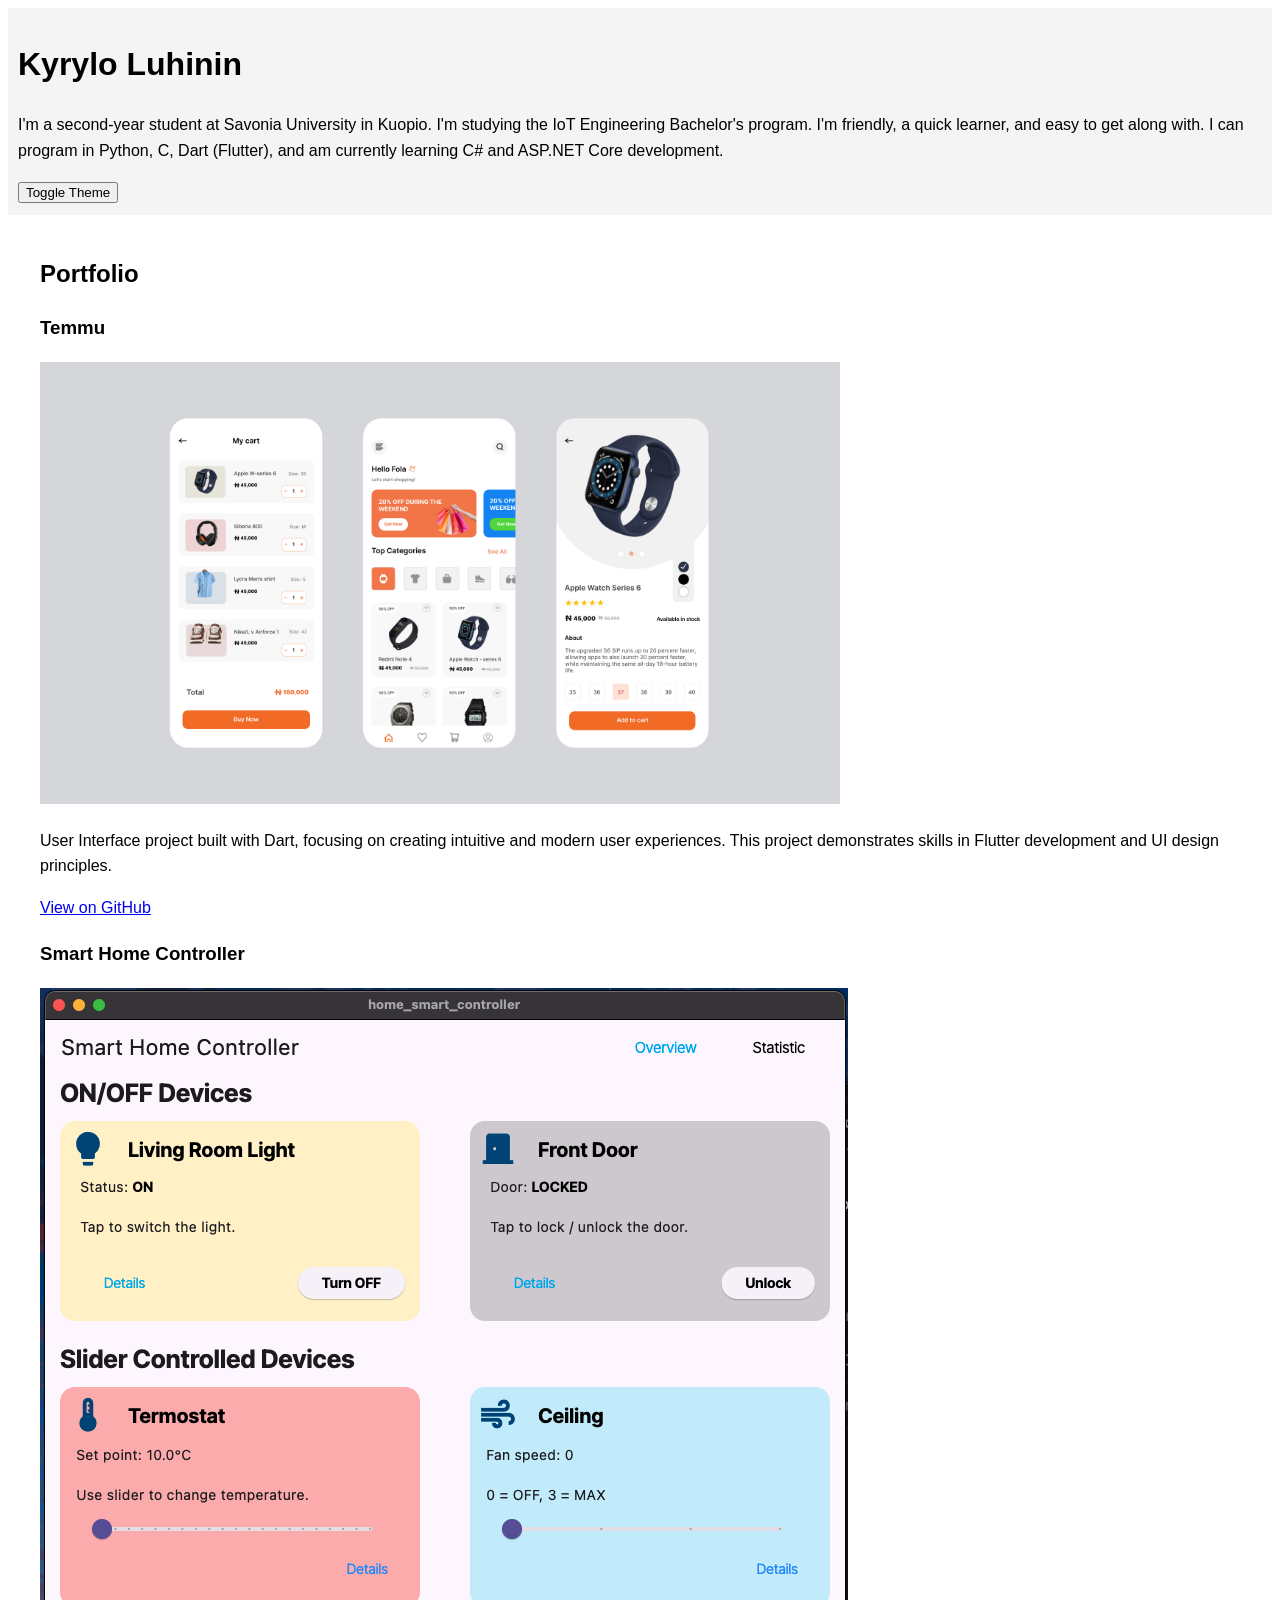
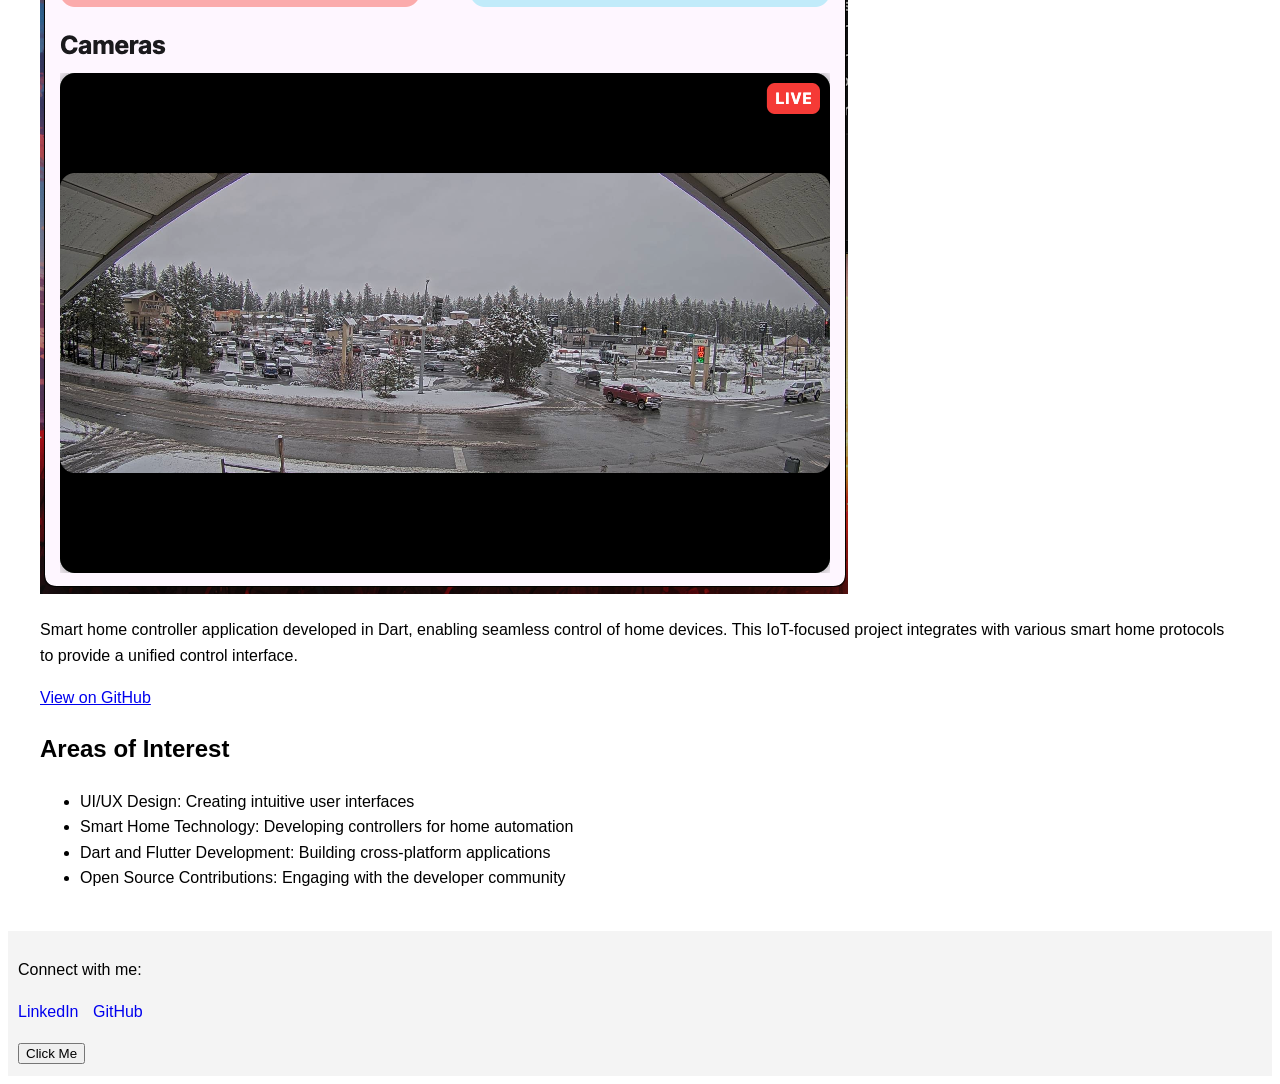
==== index.html @ d1cd28cd "Add initial CSS styles and a new image asset - Created a new style.css file with basic typography, s" ====
<!DOCTYPE html>
<html lang="en">
<head>
    <meta charset="UTF-8">
    <meta name="viewport" content="width=device-width, initial-scale=1.0">
    <title>Kyrylo Luhinin - Portfolio</title>
    <link rel="stylesheet" href="style.css">
</head>
<body>
    <header>
        <h1>Kyrylo Luhinin</h1>
        <p>I'm a second-year student at Savonia University in Kuopio. I'm studying the IoT Engineering
Bachelor's program. I'm friendly, a quick learner, and easy to get along with. I can program in Python,
C, Dart (Flutter), and am currently learning C# and ASP.NET Core development.</p>
        <button id="theme-toggle">Toggle Theme</button>
    </header>
    <main id="main">
        <section id="portfolio">
            <h2>Portfolio</h2>
            <article>
                <h3>Temmu</h3>
                <img src="temmu.png" alt="Screenshot of the Temmu user interface project" width="800">
                <p>User Interface project built with Dart, focusing on creating intuitive and modern user experiences. This project demonstrates skills in Flutter development and UI design principles.</p>
                <p><a href="https://github.com/TetRex/Temmu">View on GitHub</a></p>
            </article>
            <article>
                <h3>Smart Home Controller</h3>
                <img src="smart-home.png" alt="Screenshot of the Smart Home Controller application">
                <p>Smart home controller application developed in Dart, enabling seamless control of home devices. This IoT-focused project integrates with various smart home protocols to provide a unified control interface.</p>
                <p><a href="https://github.com/TetRex/Smart-Home-Controller">View on GitHub</a></p>
            </article>
        </section>
        <section id="interests">
            <h2>Areas of Interest</h2>
            <ul>
                <li>UI/UX Design: Creating intuitive user interfaces</li>
                <li>Smart Home Technology: Developing controllers for home automation</li>
                <li>Dart and Flutter Development: Building cross-platform applications</li>
                <li>Open Source Contributions: Engaging with the developer community</li>
            </ul>
        </section>
    </main>
    <footer>
        <p>Connect with me:</p>
        <ul>
            <li><a href="https://www.linkedin.com/in/kyrylo-luhinin-64a70b353">LinkedIn</a></li>
            <li><a href="https://github.com/TetRex">GitHub</a></li>
        </ul>
        <button id="click-counter">Click Me</button>
    </footer>
    <script src="script.js"></script>
</body>
</html></content>
---- style.css ----
/* CSS Basics */

/* Typography */
body {
    font-family: Arial, sans-serif;
    line-height: 1.6;
}

h1 {
    font-size: 2em;
}

h2 {
    font-size: 1.5em;
}

/* Spacing */
main {
    padding: 20px;
}

section {
    margin: 20px 0;
}

/* Header & Footer styling */
header, footer {
    background-color: #f4f4f4;
    padding: 10px;
}

/* Navigation styling */
footer ul {
    list-style: none;
    padding: 0;
}

footer li {
    display: inline;
    margin-right: 10px;
}

footer a {
    text-decoration: none;
}

footer a:hover {
    text-decoration: underline;
}

/* Responsive images */
img {
    max-width: 100%;
    height: auto;
}

/* Basic layout constraint */
main {
    max-width: 1200px;
    margin: 0 auto;
}

/* Dark theme */
body.dark {
    background-color: #333;
    color: #fff;
}

body.dark header,
body.dark footer {
    background-color: #222;
}
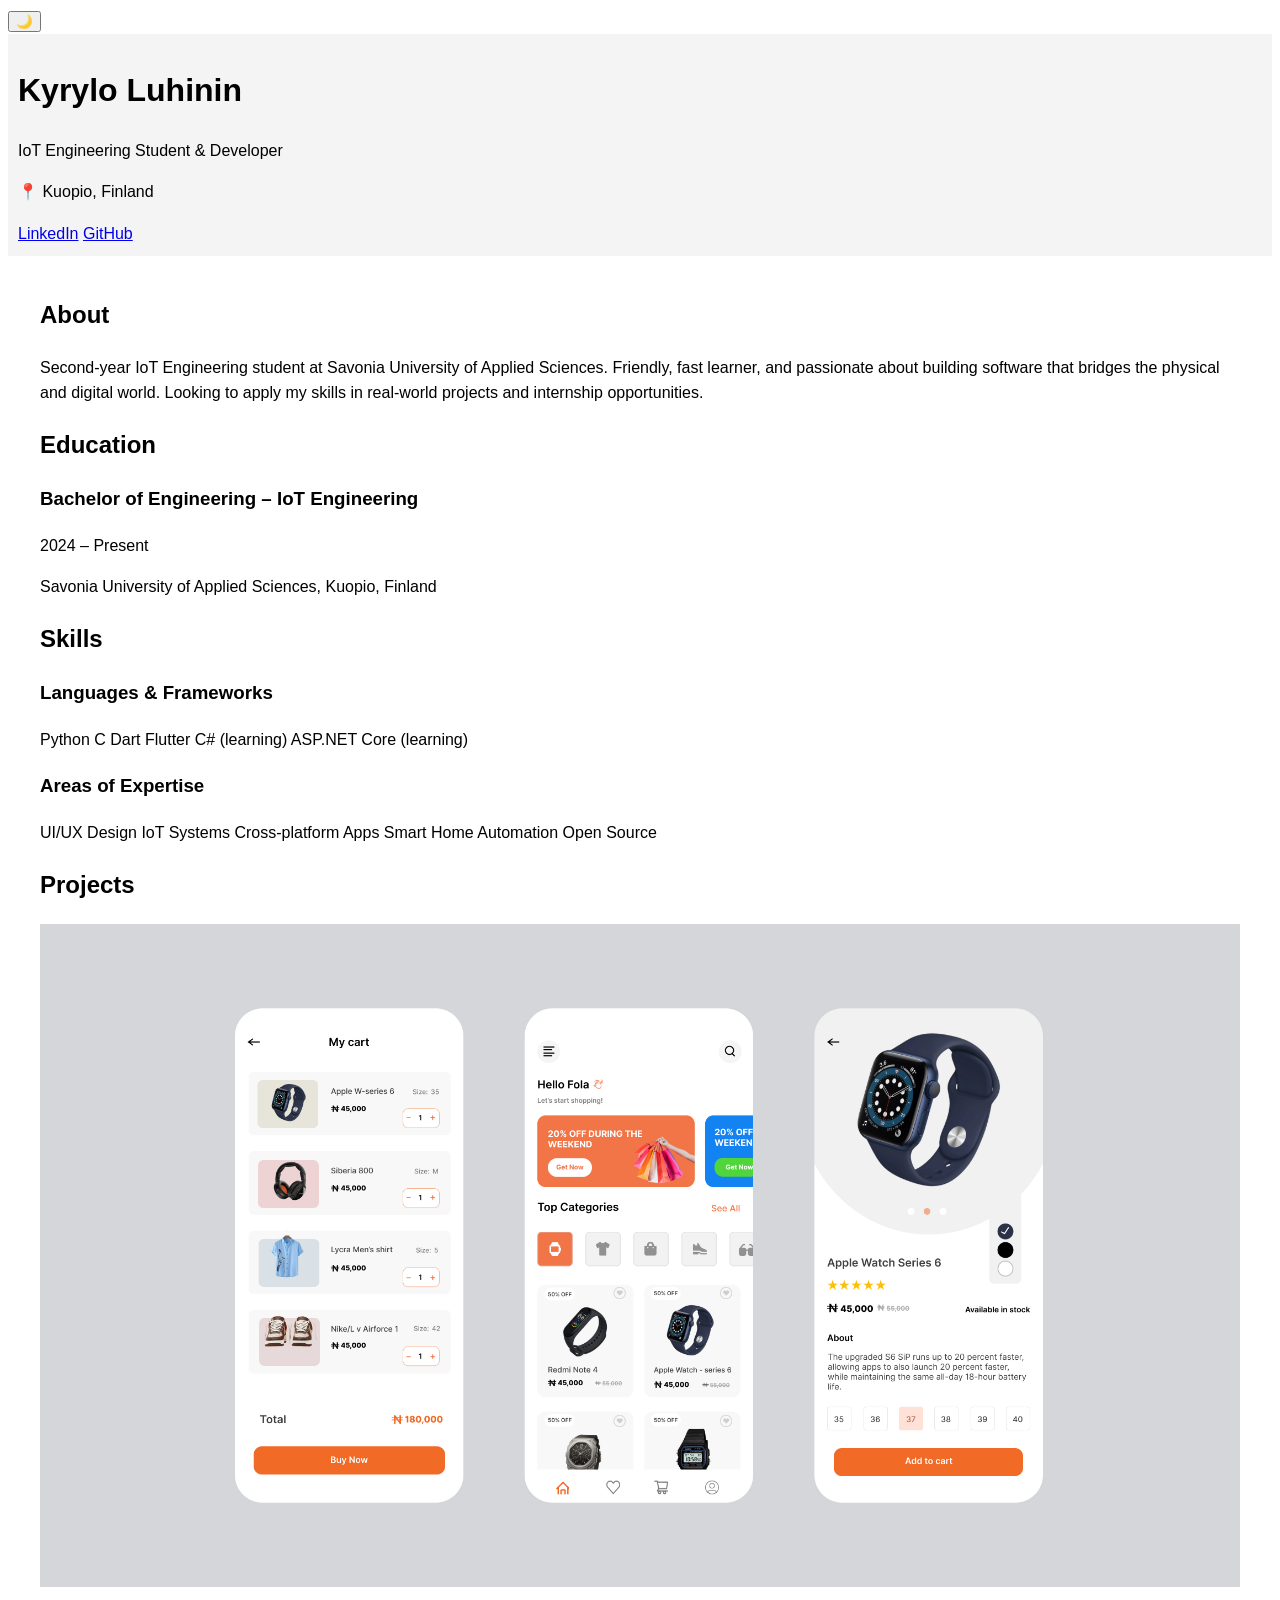
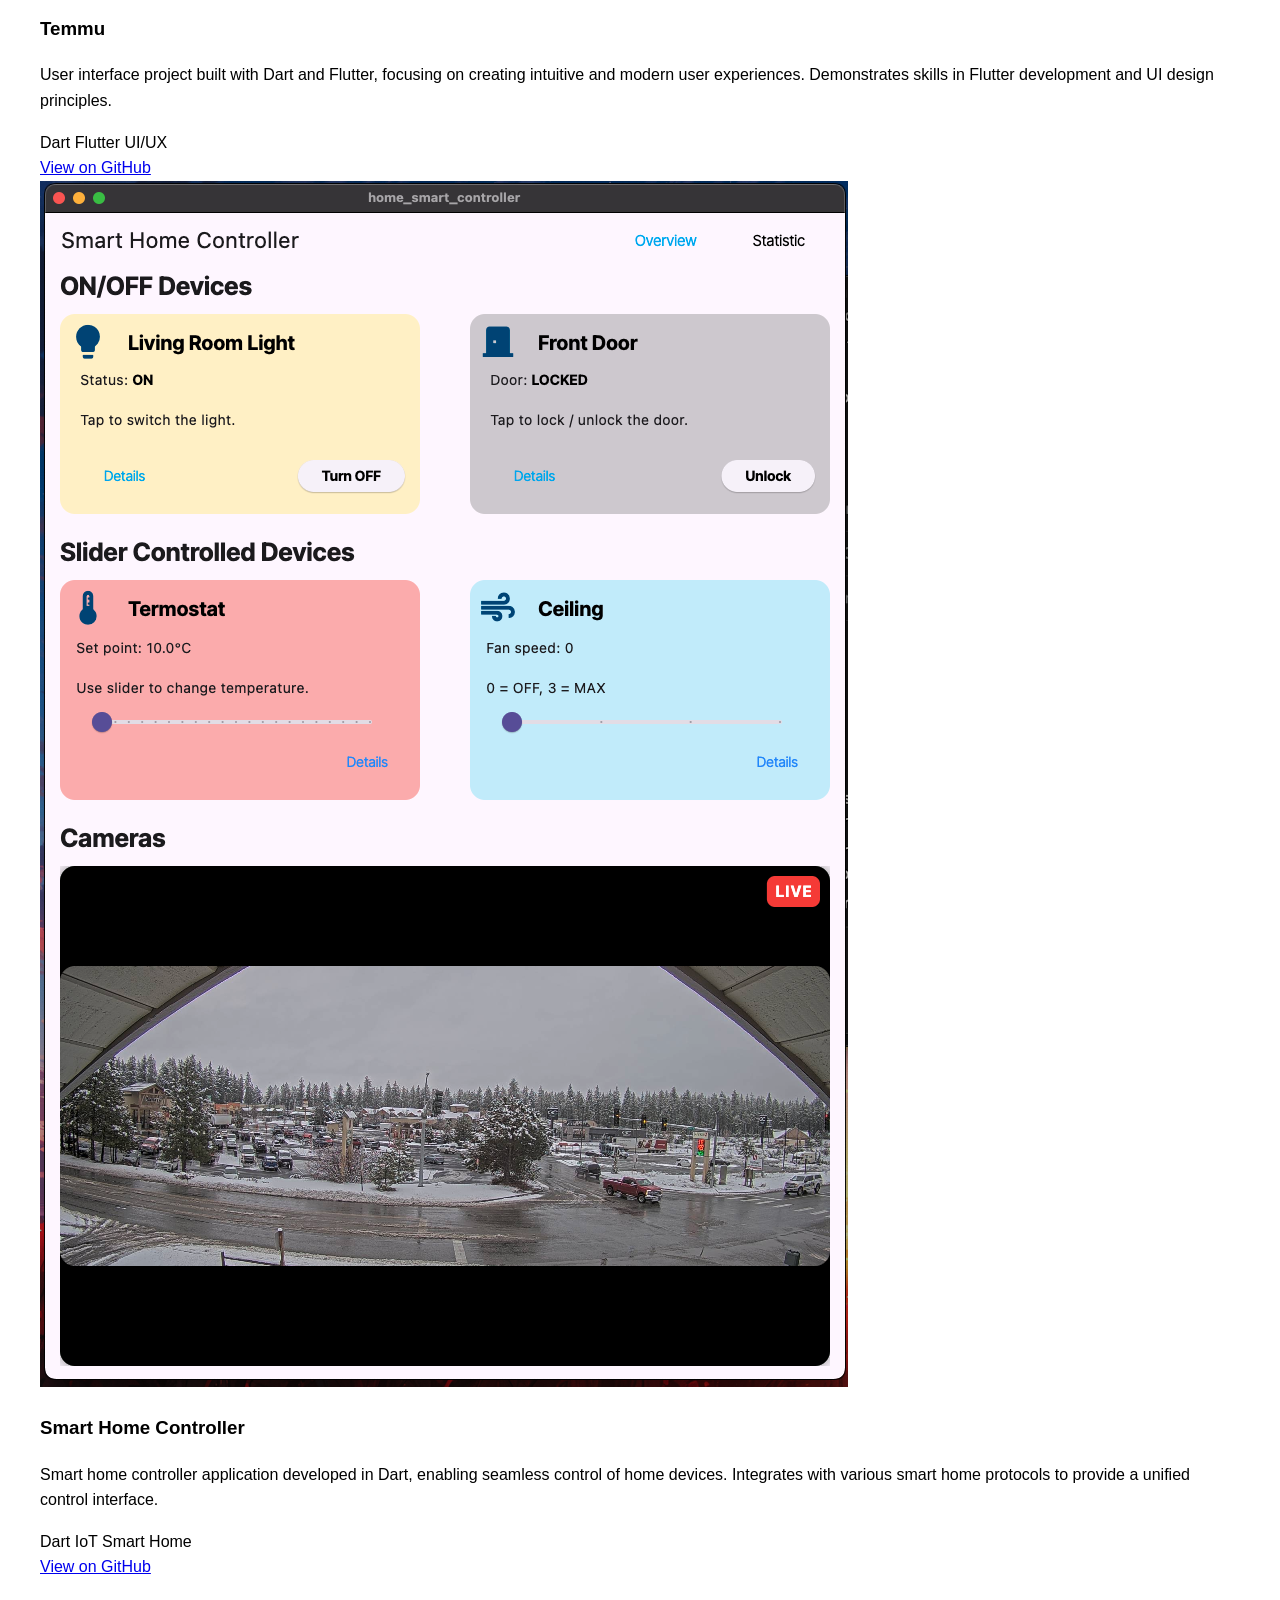
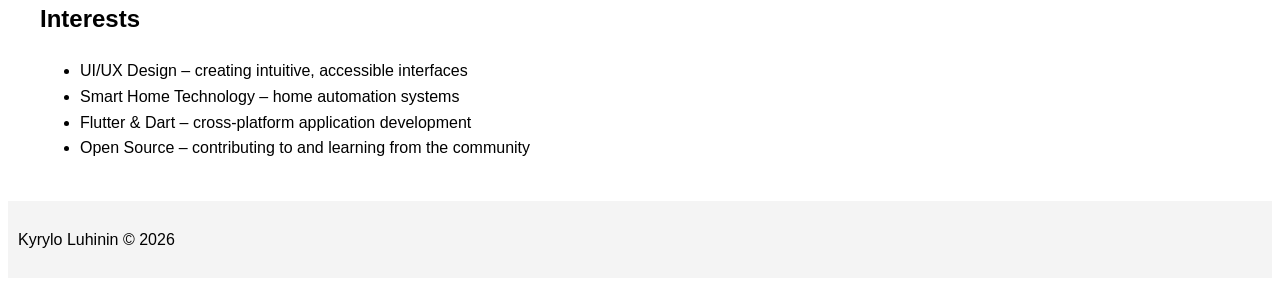
==== commit 2f3112dd: "refactor: overhaul HTML structure and content for improved presentation and clarity" ====
--- a/index.html
+++ b/index.html
@@ -3,51 +3,121 @@
 <head>
     <meta charset="UTF-8">
     <meta name="viewport" content="width=device-width, initial-scale=1.0">
-    <title>Kyrylo Luhinin - Portfolio</title>
+    <meta name="description" content="Kyrylo Luhinin – IoT Engineering student and developer specialising in Flutter, Python, and C.">
+    <title>Kyrylo Luhinin – CV</title>
+    <link rel="preconnect" href="https://fonts.googleapis.com">
+    <link rel="preconnect" href="https://fonts.gstatic.com" crossorigin>
+    <link href="https://fonts.googleapis.com/css2?family=Inter:wght@300;400;500;600;700&display=swap" rel="stylesheet">
     <link rel="stylesheet" href="style.css">
 </head>
 <body>
-    <header>
-        <h1>Kyrylo Luhinin</h1>
-        <p>I'm a second-year student at Savonia University in Kuopio. I'm studying the IoT Engineering
-Bachelor's program. I'm friendly, a quick learner, and easy to get along with. I can program in Python,
-C, Dart (Flutter), and am currently learning C# and ASP.NET Core development.</p>
-        <button id="theme-toggle">Toggle Theme</button>
-    </header>
-    <main id="main">
-        <section id="portfolio">
-            <h2>Portfolio</h2>
-            <article>
-                <h3>Temmu</h3>
-                <img src="temmu.png" alt="Screenshot of the Temmu user interface project" width="800">
-                <p>User Interface project built with Dart, focusing on creating intuitive and modern user experiences. This project demonstrates skills in Flutter development and UI design principles.</p>
-                <p><a href="https://github.com/TetRex/Temmu">View on GitHub</a></p>
-            </article>
-            <article>
-                <h3>Smart Home Controller</h3>
-                <img src="smart-home.png" alt="Screenshot of the Smart Home Controller application">
-                <p>Smart home controller application developed in Dart, enabling seamless control of home devices. This IoT-focused project integrates with various smart home protocols to provide a unified control interface.</p>
-                <p><a href="https://github.com/TetRex/Smart-Home-Controller">View on GitHub</a></p>
-            </article>
-        </section>
-        <section id="interests">
-            <h2>Areas of Interest</h2>
-            <ul>
-                <li>UI/UX Design: Creating intuitive user interfaces</li>
-                <li>Smart Home Technology: Developing controllers for home automation</li>
-                <li>Dart and Flutter Development: Building cross-platform applications</li>
-                <li>Open Source Contributions: Engaging with the developer community</li>
-            </ul>
-        </section>
-    </main>
-    <footer>
-        <p>Connect with me:</p>
-        <ul>
-            <li><a href="https://www.linkedin.com/in/kyrylo-luhinin-64a70b353">LinkedIn</a></li>
-            <li><a href="https://github.com/TetRex">GitHub</a></li>
-        </ul>
-        <button id="click-counter">Click Me</button>
-    </footer>
+    <button id="theme-toggle" aria-label="Toggle dark mode">🌙</button>
+
+    <div class="container">
+        <header>
+            <div class="header-content">
+                <div class="header-text">
+                    <h1>Kyrylo Luhinin</h1>
+                    <p class="tagline">IoT Engineering Student &amp; Developer</p>
+                    <p class="location">📍 Kuopio, Finland</p>
+                </div>
+                <nav class="header-links" aria-label="Social links">
+                    <a href="https://www.linkedin.com/in/kyrylo-luhinin-64a70b353" target="_blank" rel="noopener noreferrer" class="btn btn-outline">LinkedIn</a>
+                    <a href="https://github.com/TetRex" target="_blank" rel="noopener noreferrer" class="btn btn-outline">GitHub</a>
+                </nav>
+            </div>
+        </header>
+
+        <main>
+            <section id="about" aria-labelledby="about-heading">
+                <h2 id="about-heading">About</h2>
+                <p>Second-year IoT Engineering student at Savonia University of Applied Sciences. Friendly, fast learner, and passionate about building software that bridges the physical and digital world. Looking to apply my skills in real-world projects and internship opportunities.</p>
+            </section>
+
+            <section id="education" aria-labelledby="education-heading">
+                <h2 id="education-heading">Education</h2>
+                <div class="card">
+                    <div class="card-header">
+                        <h3>Bachelor of Engineering – IoT Engineering</h3>
+                        <span class="badge">2024 – Present</span>
+                    </div>
+                    <p class="institution">Savonia University of Applied Sciences, Kuopio, Finland</p>
+                </div>
+            </section>
+
+            <section id="skills" aria-labelledby="skills-heading">
+                <h2 id="skills-heading">Skills</h2>
+                <div class="skills-group">
+                    <h3>Languages &amp; Frameworks</h3>
+                    <div class="tags">
+                        <span class="tag">Python</span>
+                        <span class="tag">C</span>
+                        <span class="tag">Dart</span>
+                        <span class="tag">Flutter</span>
+                        <span class="tag tag-learning">C# (learning)</span>
+                        <span class="tag tag-learning">ASP.NET Core (learning)</span>
+                    </div>
+                </div>
+                <div class="skills-group">
+                    <h3>Areas of Expertise</h3>
+                    <div class="tags">
+                        <span class="tag">UI/UX Design</span>
+                        <span class="tag">IoT Systems</span>
+                        <span class="tag">Cross-platform Apps</span>
+                        <span class="tag">Smart Home Automation</span>
+                        <span class="tag">Open Source</span>
+                    </div>
+                </div>
+            </section>
+
+            <section id="projects" aria-labelledby="projects-heading">
+                <h2 id="projects-heading">Projects</h2>
+                <div class="projects-grid">
+                    <article class="card project-card">
+                        <img src="temmu.png" alt="Screenshot of the Temmu user interface">
+                        <div class="project-body">
+                            <h3>Temmu</h3>
+                            <p>User interface project built with Dart and Flutter, focusing on creating intuitive and modern user experiences. Demonstrates skills in Flutter development and UI design principles.</p>
+                            <div class="tags">
+                                <span class="tag">Dart</span>
+                                <span class="tag">Flutter</span>
+                                <span class="tag">UI/UX</span>
+                            </div>
+                            <a href="https://github.com/TetRex/Temmu" target="_blank" rel="noopener noreferrer" class="btn btn-primary">View on GitHub</a>
+                        </div>
+                    </article>
+                    <article class="card project-card">
+                        <img src="smart-home.png" alt="Screenshot of the Smart Home Controller application">
+                        <div class="project-body">
+                            <h3>Smart Home Controller</h3>
+                            <p>Smart home controller application developed in Dart, enabling seamless control of home devices. Integrates with various smart home protocols to provide a unified control interface.</p>
+                            <div class="tags">
+                                <span class="tag">Dart</span>
+                                <span class="tag">IoT</span>
+                                <span class="tag">Smart Home</span>
+                            </div>
+                            <a href="https://github.com/TetRex/Smart-Home-Controller" target="_blank" rel="noopener noreferrer" class="btn btn-primary">View on GitHub</a>
+                        </div>
+                    </article>
+                </div>
+            </section>
+
+            <section id="interests" aria-labelledby="interests-heading">
+                <h2 id="interests-heading">Interests</h2>
+                <ul class="interests-list">
+                    <li>UI/UX Design – creating intuitive, accessible interfaces</li>
+                    <li>Smart Home Technology – home automation systems</li>
+                    <li>Flutter &amp; Dart – cross-platform application development</li>
+                    <li>Open Source – contributing to and learning from the community</li>
+                </ul>
+            </section>
+        </main>
+
+        <footer>
+            <p>Kyrylo Luhinin &copy; 2026</p>
+        </footer>
+    </div>
+
     <script src="script.js"></script>
 </body>
 </html></content>
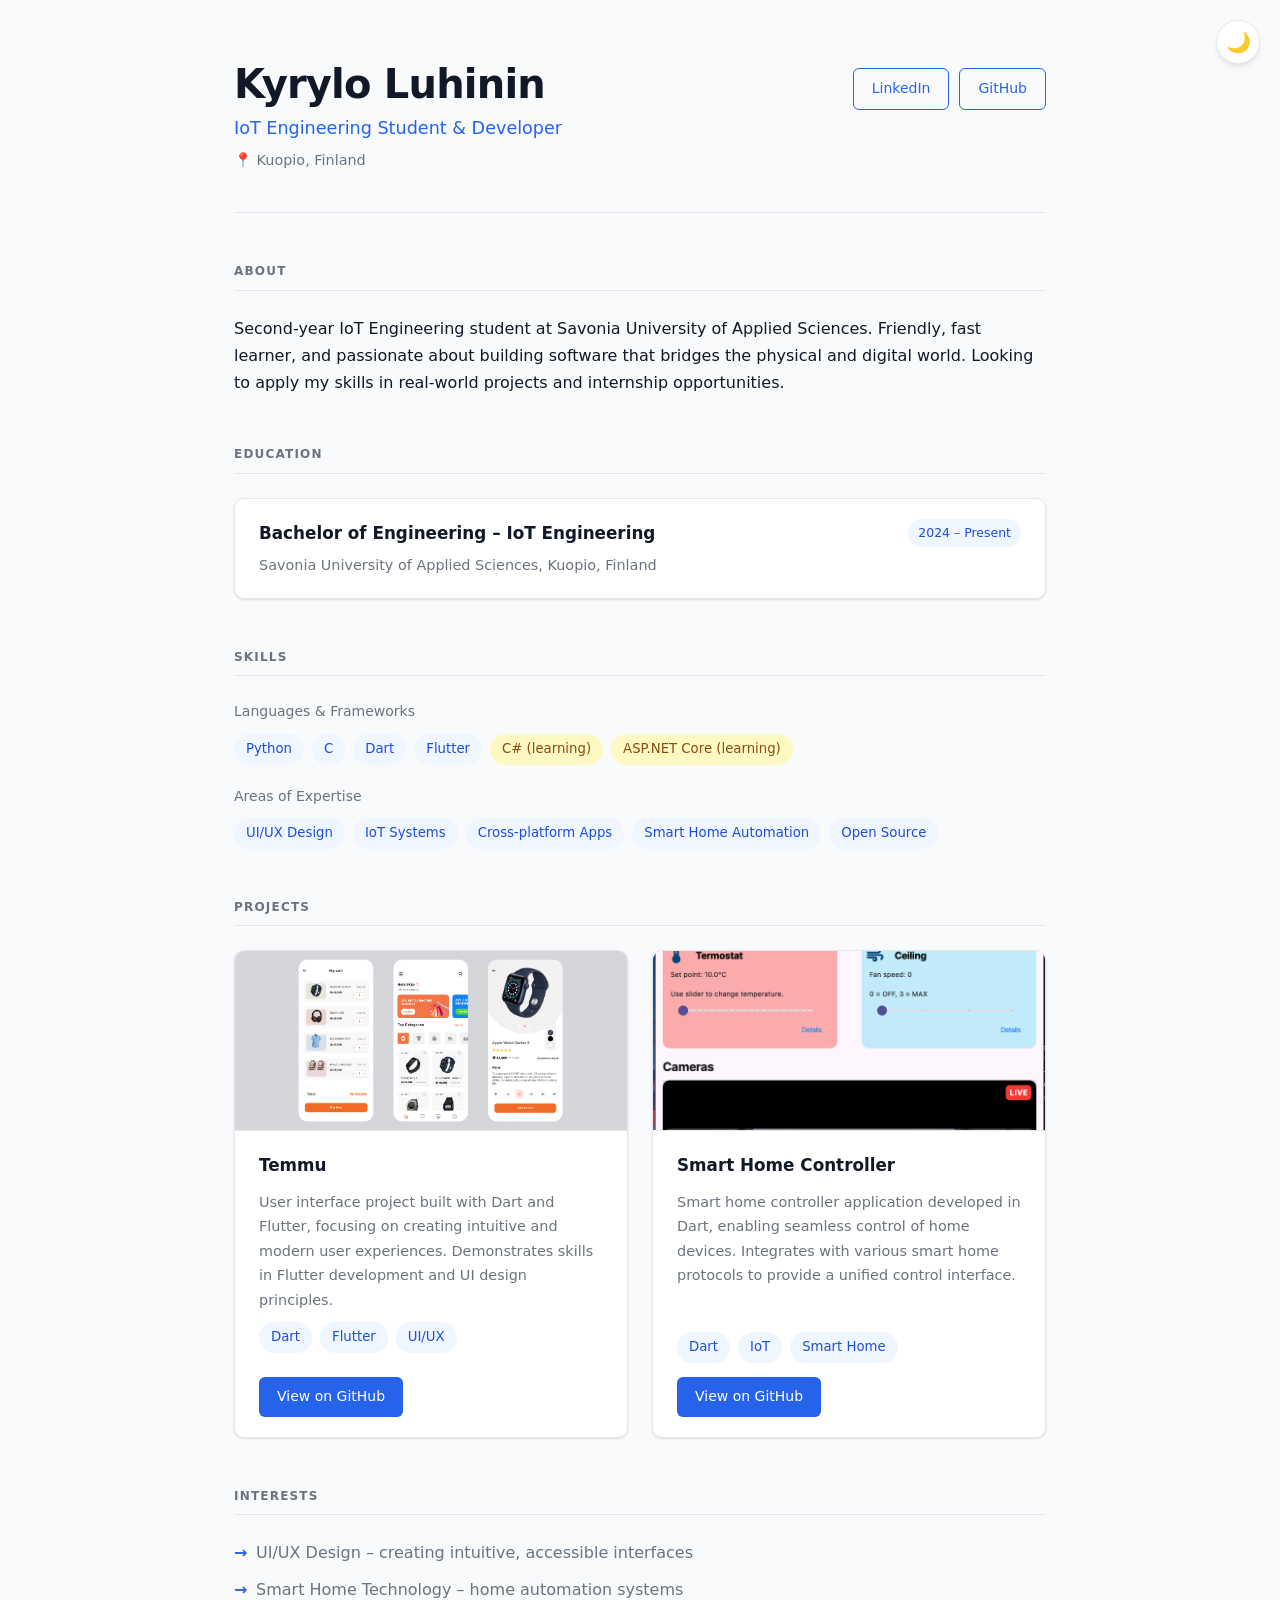
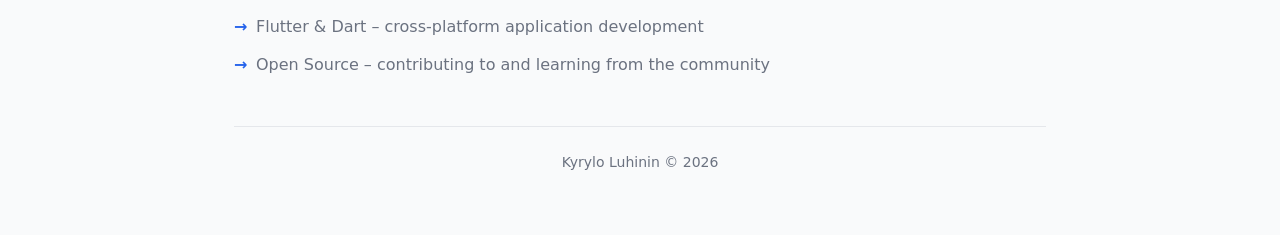
==== commit b86a7060: "refactor: add reveal class to sections for improved visibility and presentation" ====
--- a/index.html
+++ b/index.html
@@ -29,12 +29,12 @@
         </header>
 
         <main>
-            <section id="about" aria-labelledby="about-heading">
+            <section id="about" aria-labelledby="about-heading" class="reveal">
                 <h2 id="about-heading">About</h2>
                 <p>Second-year IoT Engineering student at Savonia University of Applied Sciences. Friendly, fast learner, and passionate about building software that bridges the physical and digital world. Looking to apply my skills in real-world projects and internship opportunities.</p>
             </section>
 
-            <section id="education" aria-labelledby="education-heading">
+            <section id="education" aria-labelledby="education-heading" class="reveal">
                 <h2 id="education-heading">Education</h2>
                 <div class="card">
                     <div class="card-header">
@@ -45,7 +45,7 @@
                 </div>
             </section>
 
-            <section id="skills" aria-labelledby="skills-heading">
+            <section id="skills" aria-labelledby="skills-heading" class="reveal">
                 <h2 id="skills-heading">Skills</h2>
                 <div class="skills-group">
                     <h3>Languages &amp; Frameworks</h3>
@@ -70,11 +70,11 @@
                 </div>
             </section>
 
-            <section id="projects" aria-labelledby="projects-heading">
+            <section id="projects" aria-labelledby="projects-heading" class="reveal">
                 <h2 id="projects-heading">Projects</h2>
                 <div class="projects-grid">
-                    <article class="card project-card">
-                        <img src="temmu.png" alt="Screenshot of the Temmu user interface">
+                    <article class="card project-card" data-repo="TetRex/Temmu">
+                        <img src="temmu.png" alt="Screenshot of the Temmu user interface" loading="lazy">
                         <div class="project-body">
                             <h3>Temmu</h3>
                             <p>User interface project built with Dart and Flutter, focusing on creating intuitive and modern user experiences. Demonstrates skills in Flutter development and UI design principles.</p>
@@ -83,11 +83,12 @@
                                 <span class="tag">Flutter</span>
                                 <span class="tag">UI/UX</span>
                             </div>
+                            <div class="repo-meta" aria-live="polite"></div>
                             <a href="https://github.com/TetRex/Temmu" target="_blank" rel="noopener noreferrer" class="btn btn-primary">View on GitHub</a>
                         </div>
                     </article>
-                    <article class="card project-card">
-                        <img src="smart-home.png" alt="Screenshot of the Smart Home Controller application">
+                    <article class="card project-card" data-repo="TetRex/Smart-Home-Controller">
+                        <img src="smart-home.png" alt="Screenshot of the Smart Home Controller application" loading="lazy">
                         <div class="project-body">
                             <h3>Smart Home Controller</h3>
                             <p>Smart home controller application developed in Dart, enabling seamless control of home devices. Integrates with various smart home protocols to provide a unified control interface.</p>
@@ -102,7 +103,7 @@
                 </div>
             </section>
 
-            <section id="interests" aria-labelledby="interests-heading">
+            <section id="interests" aria-labelledby="interests-heading" class="reveal">
                 <h2 id="interests-heading">Interests</h2>
                 <ul class="interests-list">
                     <li>UI/UX Design – creating intuitive, accessible interfaces</li>
--- a/style.css
+++ b/style.css
@@ -1,72 +1,377 @@
-/* CSS Basics */
-
-/* Typography */
+/* ===========================
+   CSS Variables / Theming
+=========================== */
+:root {
+    --bg: #f9fafb;
+    --surface: #ffffff;
+    --border: #e5e7eb;
+    --text: #111827;
+    --text-muted: #6b7280;
+    --accent: #2563eb;
+    --accent-hover: #1d4ed8;
+    --tag-bg: #eff6ff;
+    --tag-color: #1d4ed8;
+    --tag-learning-bg: #fef9c3;
+    --tag-learning-color: #854d0e;
+    --shadow: 0 1px 3px rgba(0, 0, 0, 0.07), 0 1px 2px rgba(0, 0, 0, 0.05);
+    --shadow-lg: 0 4px 6px -1px rgba(0, 0, 0, 0.08), 0 2px 4px -1px rgba(0, 0, 0, 0.05);
+    --radius: 10px;
+    --transition: 0.2s ease;
+}
+
+body.dark {
+    --bg: #0f172a;
+    --surface: #1e293b;
+    --border: #334155;
+    --text: #f1f5f9;
+    --text-muted: #94a3b8;
+    --accent: #60a5fa;
+    --accent-hover: #93c5fd;
+    --tag-bg: #1e3a5f;
+    --tag-color: #93c5fd;
+    --tag-learning-bg: #3b2f00;
+    --tag-learning-color: #fde68a;
+    --shadow: 0 1px 3px rgba(0, 0, 0, 0.3);
+    --shadow-lg: 0 4px 6px -1px rgba(0, 0, 0, 0.4);
+}
+
+/* ===========================
+   Reset & Base
+=========================== */
+*, *::before, *::after {
+    box-sizing: border-box;
+    margin: 0;
+    padding: 0;
+}
+
+html {
+    scroll-behavior: smooth;
+}
+
 body {
-    font-family: Arial, sans-serif;
-    line-height: 1.6;
+    font-family: 'Inter', system-ui, -apple-system, sans-serif;
+    font-size: 16px;
+    line-height: 1.7;
+    background-color: var(--bg);
+    color: var(--text);
+    transition: background-color var(--transition), color var(--transition);
+}
+
+/* ===========================
+   Layout
+=========================== */
+.container {
+    max-width: 860px;
+    margin: 0 auto;
+    padding: 0 24px 60px;
+}
+
+/* ===========================
+   Theme Toggle Button
+=========================== */
+#theme-toggle {
+    position: fixed;
+    top: 20px;
+    right: 20px;
+    background: var(--surface);
+    border: 1px solid var(--border);
+    border-radius: 50%;
+    width: 44px;
+    height: 44px;
+    font-size: 20px;
+    cursor: pointer;
+    box-shadow: var(--shadow-lg);
+    transition: transform var(--transition), box-shadow var(--transition);
+    z-index: 100;
+    line-height: 1;
+}
+
+#theme-toggle:hover {
+    transform: scale(1.1);
+}
+
+/* ===========================
+   Header
+=========================== */
+header {
+    padding: 60px 0 40px;
+    border-bottom: 1px solid var(--border);
+    margin-bottom: 48px;
+}
+
+.header-content {
+    display: flex;
+    justify-content: space-between;
+    align-items: flex-start;
+    gap: 24px;
+    flex-wrap: wrap;
 }
 
 h1 {
-    font-size: 2em;
+    font-size: 2.5rem;
+    font-weight: 700;
+    letter-spacing: -0.02em;
+    line-height: 1.2;
+}
+
+.tagline {
+    font-size: 1.1rem;
+    color: var(--accent);
+    font-weight: 500;
+    margin-top: 6px;
+}
+
+.location {
+    font-size: 0.9rem;
+    color: var(--text-muted);
+    margin-top: 4px;
+}
+
+.header-links {
+    display: flex;
+    gap: 10px;
+    padding-top: 8px;
+    flex-shrink: 0;
+}
+
+/* ===========================
+   Buttons
+=========================== */
+.btn {
+    display: inline-block;
+    padding: 8px 18px;
+    border-radius: 6px;
+    font-size: 0.875rem;
+    font-weight: 500;
+    text-decoration: none;
+    transition: background-color var(--transition), color var(--transition), border-color var(--transition);
+    cursor: pointer;
+    border: none;
+}
+
+.btn-primary {
+    background-color: var(--accent);
+    color: #fff;
+    margin-top: 12px;
+}
+
+.btn-primary:hover {
+    background-color: var(--accent-hover);
+}
+
+.btn-outline {
+    border: 1.5px solid var(--accent);
+    color: var(--accent);
+    background: transparent;
+}
+
+.btn-outline:hover {
+    background-color: var(--accent);
+    color: #fff;
+}
+
+/* ===========================
+   Sections
+=========================== */
+main section {
+    margin-bottom: 48px;
 }
 
 h2 {
-    font-size: 1.5em;
-}
-
-/* Spacing */
-main {
-    padding: 20px;
-}
-
-section {
-    margin: 20px 0;
-}
-
-/* Header & Footer styling */
-header, footer {
-    background-color: #f4f4f4;
-    padding: 10px;
-}
-
-/* Navigation styling */
-footer ul {
+    font-size: 0.75rem;
+    font-weight: 600;
+    text-transform: uppercase;
+    letter-spacing: 0.1em;
+    color: var(--text-muted);
+    border-bottom: 1px solid var(--border);
+    padding-bottom: 8px;
+    margin-bottom: 24px;
+}
+
+h3 {
+    font-size: 1.05rem;
+    font-weight: 600;
+}
+
+/* ===========================
+   Cards
+=========================== */
+.card {
+    background: var(--surface);
+    border: 1px solid var(--border);
+    border-radius: var(--radius);
+    padding: 20px 24px;
+    box-shadow: var(--shadow);
+    transition: box-shadow var(--transition);
+}
+
+.card:hover {
+    box-shadow: var(--shadow-lg);
+}
+
+.card-header {
+    display: flex;
+    justify-content: space-between;
+    align-items: center;
+    gap: 12px;
+    flex-wrap: wrap;
+    margin-bottom: 6px;
+}
+
+.institution {
+    color: var(--text-muted);
+    font-size: 0.9rem;
+    margin-top: 4px;
+}
+
+/* ===========================
+   Badge
+=========================== */
+.badge {
+    background: var(--tag-bg);
+    color: var(--tag-color);
+    font-size: 0.78rem;
+    font-weight: 500;
+    padding: 3px 10px;
+    border-radius: 20px;
+    white-space: nowrap;
+}
+
+/* ===========================
+   Skills / Tags
+=========================== */
+.skills-group {
+    margin-bottom: 20px;
+}
+
+.skills-group h3 {
+    font-size: 0.875rem;
+    font-weight: 500;
+    color: var(--text-muted);
+    margin-bottom: 10px;
+    text-transform: none;
+    letter-spacing: 0;
+    border: none;
+    padding: 0;
+}
+
+.tags {
+    display: flex;
+    flex-wrap: wrap;
+    gap: 8px;
+}
+
+.tag {
+    background: var(--tag-bg);
+    color: var(--tag-color);
+    padding: 4px 12px;
+    border-radius: 20px;
+    font-size: 0.83rem;
+    font-weight: 500;
+}
+
+.tag-learning {
+    background: var(--tag-learning-bg);
+    color: var(--tag-learning-color);
+}
+
+/* ===========================
+   Projects Grid
+=========================== */
+.projects-grid {
+    display: grid;
+    grid-template-columns: repeat(auto-fill, minmax(340px, 1fr));
+    gap: 24px;
+}
+
+.project-card {
+    display: flex;
+    flex-direction: column;
+    padding: 0;
+    overflow: hidden;
+}
+
+.project-card img {
+    width: 100%;
+    height: 180px;
+    object-fit: cover;
+    border-bottom: 1px solid var(--border);
+    background-color: var(--border);
+}
+
+.project-body {
+    display: flex;
+    flex-direction: column;
+    gap: 10px;
+    padding: 20px 24px;
+    flex: 1;
+}
+
+.project-body p {
+    color: var(--text-muted);
+    font-size: 0.9rem;
+    flex: 1;
+}
+
+.project-body .btn {
+    align-self: flex-start;
+    margin-top: 4px;
+}
+
+/* ===========================
+   Interests
+=========================== */
+.interests-list {
     list-style: none;
-    padding: 0;
-}
-
-footer li {
-    display: inline;
-    margin-right: 10px;
-}
-
-footer a {
-    text-decoration: none;
-}
-
-footer a:hover {
-    text-decoration: underline;
-}
-
-/* Responsive images */
-img {
-    max-width: 100%;
-    height: auto;
-}
-
-/* Basic layout constraint */
-main {
-    max-width: 1200px;
-    margin: 0 auto;
-}
-
-/* Dark theme */
-body.dark {
-    background-color: #333;
-    color: #fff;
-}
-
-body.dark header,
-body.dark footer {
-    background-color: #222;
+    display: flex;
+    flex-direction: column;
+    gap: 10px;
+}
+
+.interests-list li {
+    padding-left: 22px;
+    position: relative;
+    color: var(--text-muted);
+}
+
+.interests-list li::before {
+    content: '\2192';
+    position: absolute;
+    left: 0;
+    color: var(--accent);
+    font-weight: 600;
+}
+
+/* ===========================
+   Footer
+=========================== */
+footer {
+    border-top: 1px solid var(--border);
+    padding-top: 24px;
+    text-align: center;
+    color: var(--text-muted);
+    font-size: 0.875rem;
+}
+
+/* ===========================
+   Responsive
+=========================== */
+@media (max-width: 600px) {
+    h1 { font-size: 1.9rem; }
+    .header-content { flex-direction: column; }
+    .projects-grid { grid-template-columns: 1fr; }
+    #theme-toggle { top: 12px; right: 12px; }
+    header { padding-top: 48px; }
+}
+
+/* ===========================
+   Print
+=========================== */
+@media print {
+    #theme-toggle { display: none; }
+    body { background: white; color: black; font-size: 14px; }
+    .card { box-shadow: none; border: 1px solid #ccc; }
+    a { color: inherit; text-decoration: none; }
+    .btn { display: none; }
+    header { padding-top: 0; }
 }
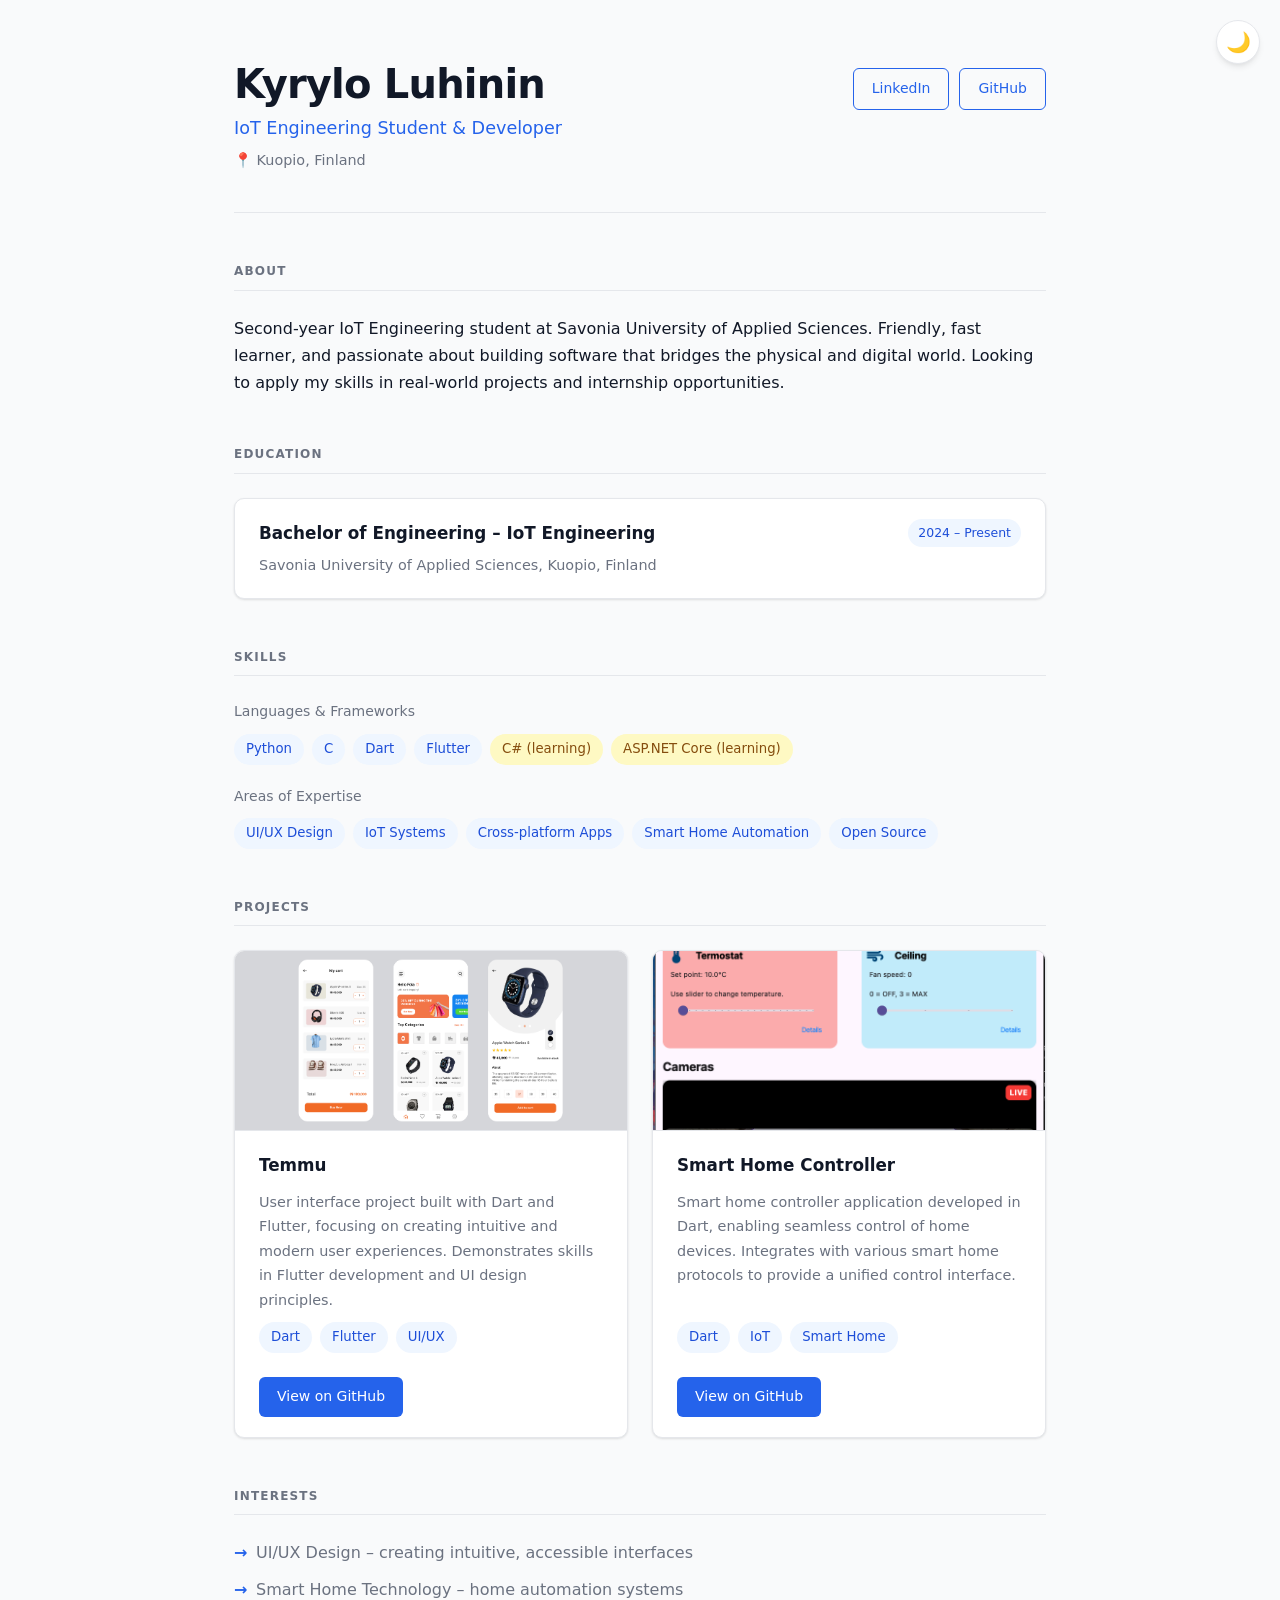
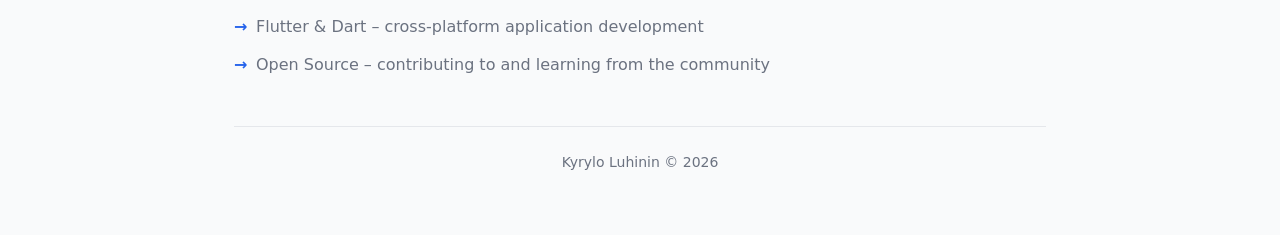
==== commit 9dc51f17: "feat: add live region for repository metadata in project section" ====
--- a/index.html
+++ b/index.html
@@ -97,6 +97,7 @@
                                 <span class="tag">IoT</span>
                                 <span class="tag">Smart Home</span>
                             </div>
+                            <div class="repo-meta" aria-live="polite"></div>
                             <a href="https://github.com/TetRex/Smart-Home-Controller" target="_blank" rel="noopener noreferrer" class="btn btn-primary">View on GitHub</a>
                         </div>
                     </article>
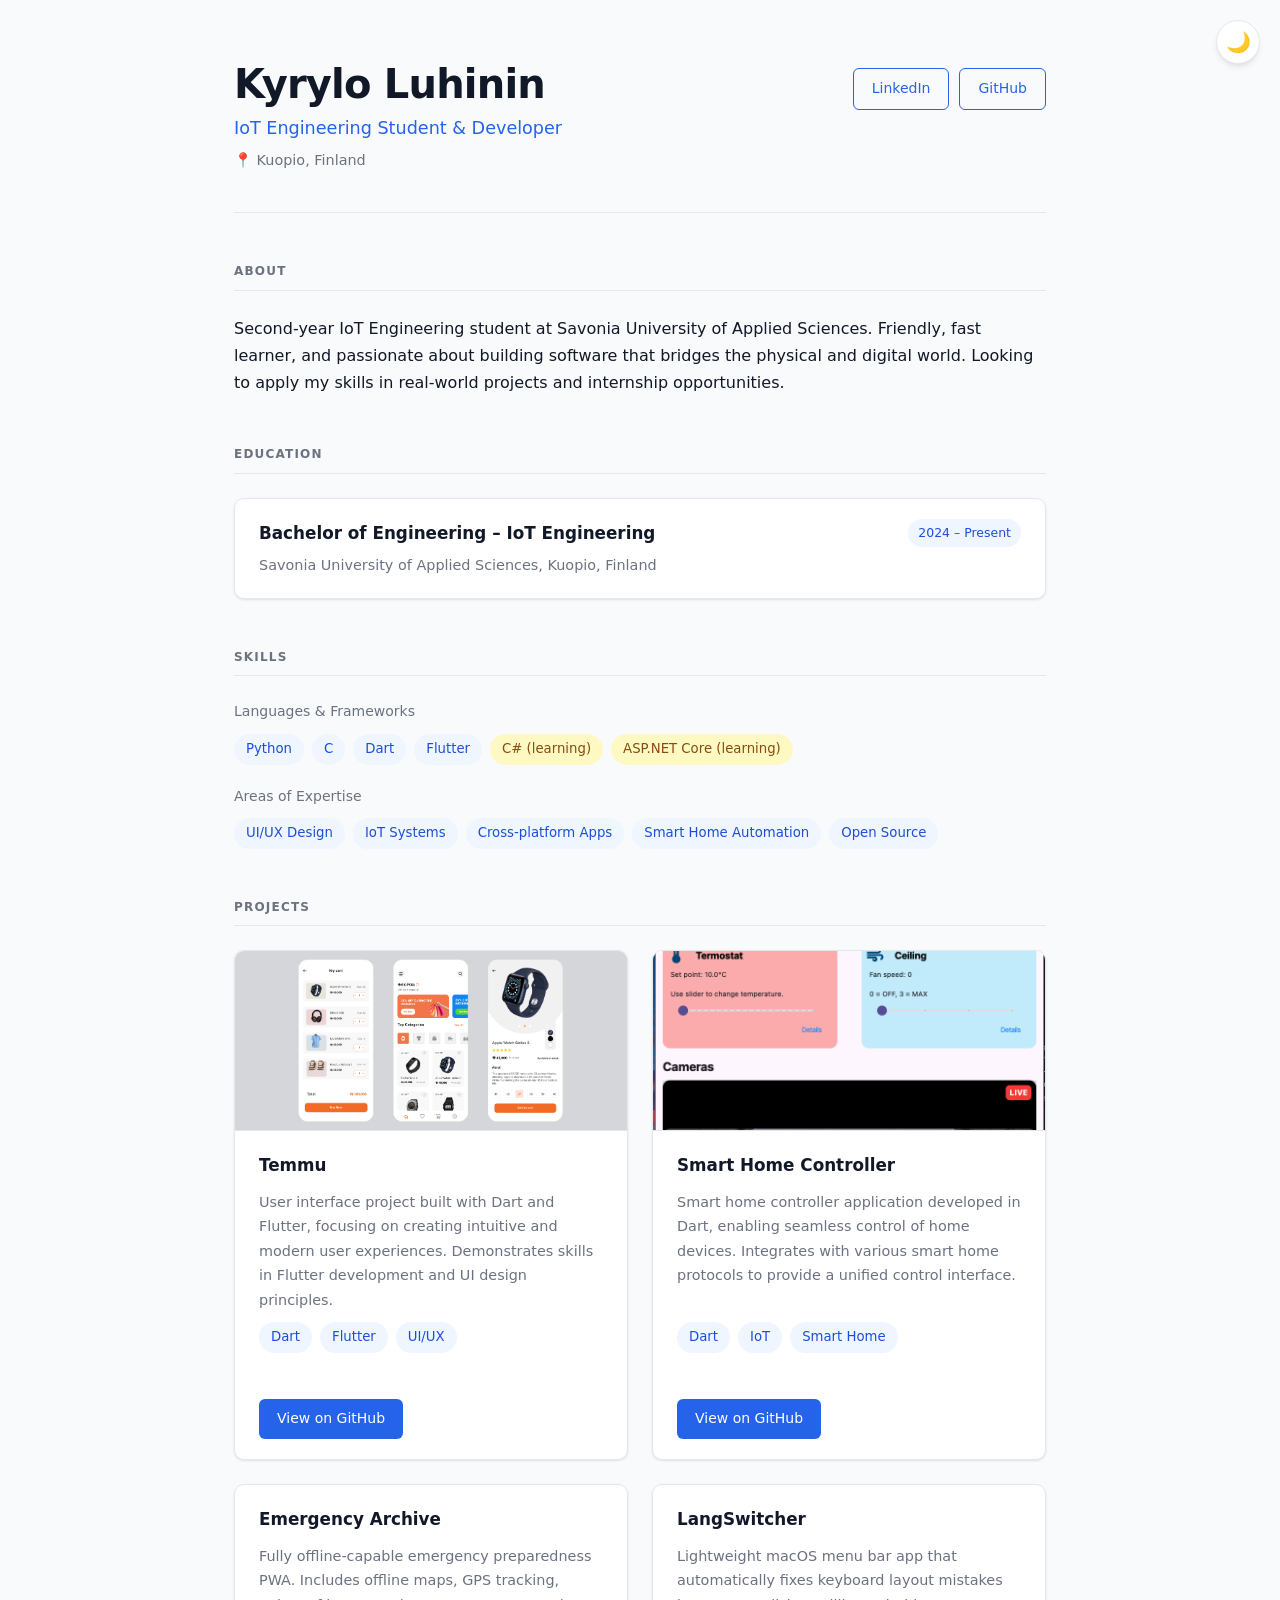
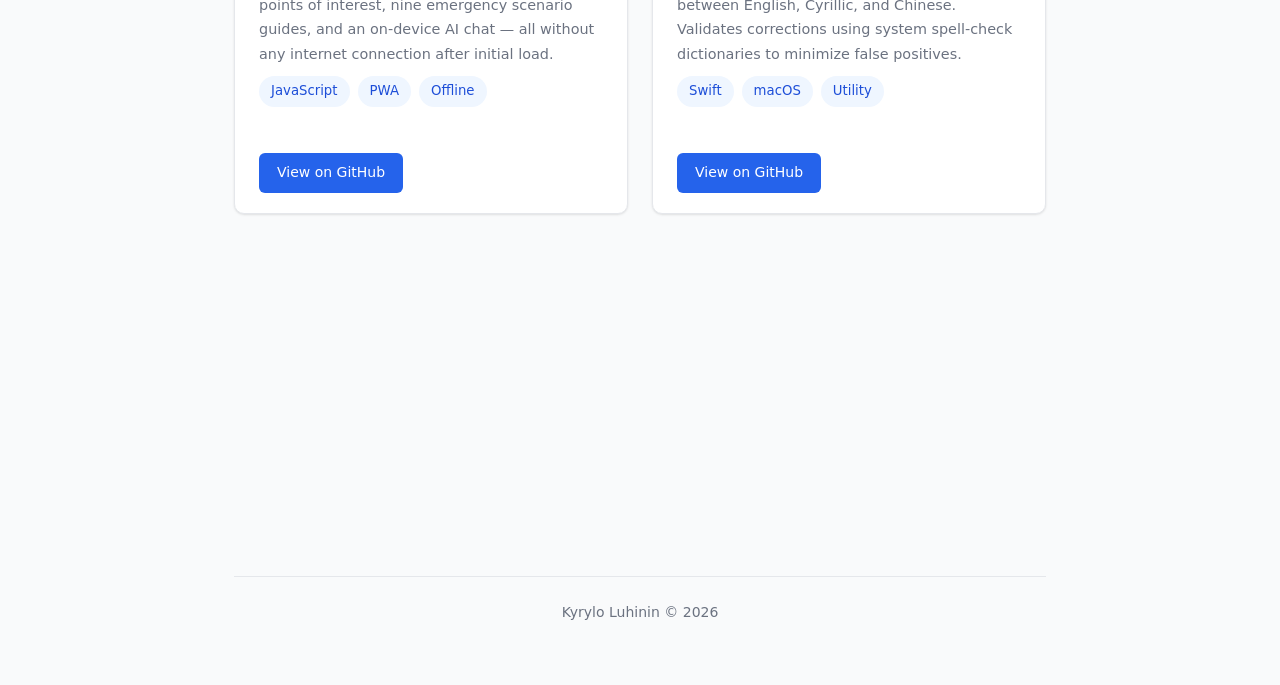
==== commit 743376d9: "feat: add new project entries for Emergency Archive and LangSwitcher with descriptions and tags" ====
--- a/index.html
+++ b/index.html
@@ -101,6 +101,32 @@
                             <a href="https://github.com/TetRex/Smart-Home-Controller" target="_blank" rel="noopener noreferrer" class="btn btn-primary">View on GitHub</a>
                         </div>
                     </article>
+                    <article class="card project-card" data-repo="TetRex/Emergency-Archive">
+                        <div class="project-body">
+                            <h3>Emergency Archive</h3>
+                            <p>Fully offline-capable emergency preparedness PWA. Includes offline maps, GPS tracking, points of interest, nine emergency scenario guides, and an on-device AI chat — all without any internet connection after initial load.</p>
+                            <div class="tags">
+                                <span class="tag">JavaScript</span>
+                                <span class="tag">PWA</span>
+                                <span class="tag">Offline</span>
+                            </div>
+                            <div class="repo-meta" aria-live="polite"></div>
+                            <a href="https://github.com/TetRex/Emergency-Archive" target="_blank" rel="noopener noreferrer" class="btn btn-primary">View on GitHub</a>
+                        </div>
+                    </article>
+                    <article class="card project-card" data-repo="TetRex/LangSwitcher">
+                        <div class="project-body">
+                            <h3>LangSwitcher</h3>
+                            <p>Lightweight macOS menu bar app that automatically fixes keyboard layout mistakes between English, Cyrillic, and Chinese. Validates corrections using system spell-check dictionaries to minimize false positives.</p>
+                            <div class="tags">
+                                <span class="tag">Swift</span>
+                                <span class="tag">macOS</span>
+                                <span class="tag">Utility</span>
+                            </div>
+                            <div class="repo-meta" aria-live="polite"></div>
+                            <a href="https://github.com/TetRex/LangSwitcher" target="_blank" rel="noopener noreferrer" class="btn btn-primary">View on GitHub</a>
+                        </div>
+                    </article>
                 </div>
             </section>
 
@@ -110,6 +136,8 @@
                     <li>UI/UX Design – creating intuitive, accessible interfaces</li>
                     <li>Smart Home Technology – home automation systems</li>
                     <li>Flutter &amp; Dart – cross-platform application development</li>
+                    <li>Swift &amp; macOS – native desktop utility development</li>
+                    <li>Progressive Web Apps – offline-first, device-local experiences</li>
                     <li>Open Source – contributing to and learning from the community</li>
                 </ul>
             </section>
--- a/style.css
+++ b/style.css
@@ -374,4 +374,45 @@
     a { color: inherit; text-decoration: none; }
     .btn { display: none; }
     header { padding-top: 0; }
+}
+
+/* ===========================
+   Scroll-reveal
+=========================== */
+.reveal {
+    opacity: 0;
+    transform: translateY(22px);
+    transition: opacity 0.55s ease, transform 0.55s ease;
+}
+
+.reveal.visible {
+    opacity: 1;
+    transform: none;
+}
+
+/* Stagger child reveal cards inside a revealed section */
+.reveal.visible .card {
+    animation: fadeUp 0.45s ease both;
+}
+
+@keyframes fadeUp {
+    from { opacity: 0; transform: translateY(16px); }
+    to   { opacity: 1; transform: none; }
+}
+
+/* ===========================
+   Repo meta (GitHub stats)
+=========================== */
+.repo-meta {
+    display: flex;
+    gap: 14px;
+    min-height: 1.4em;
+}
+
+.repo-stat {
+    font-size: 0.8rem;
+    color: var(--text-muted);
+    display: flex;
+    align-items: center;
+    gap: 4px;
 }
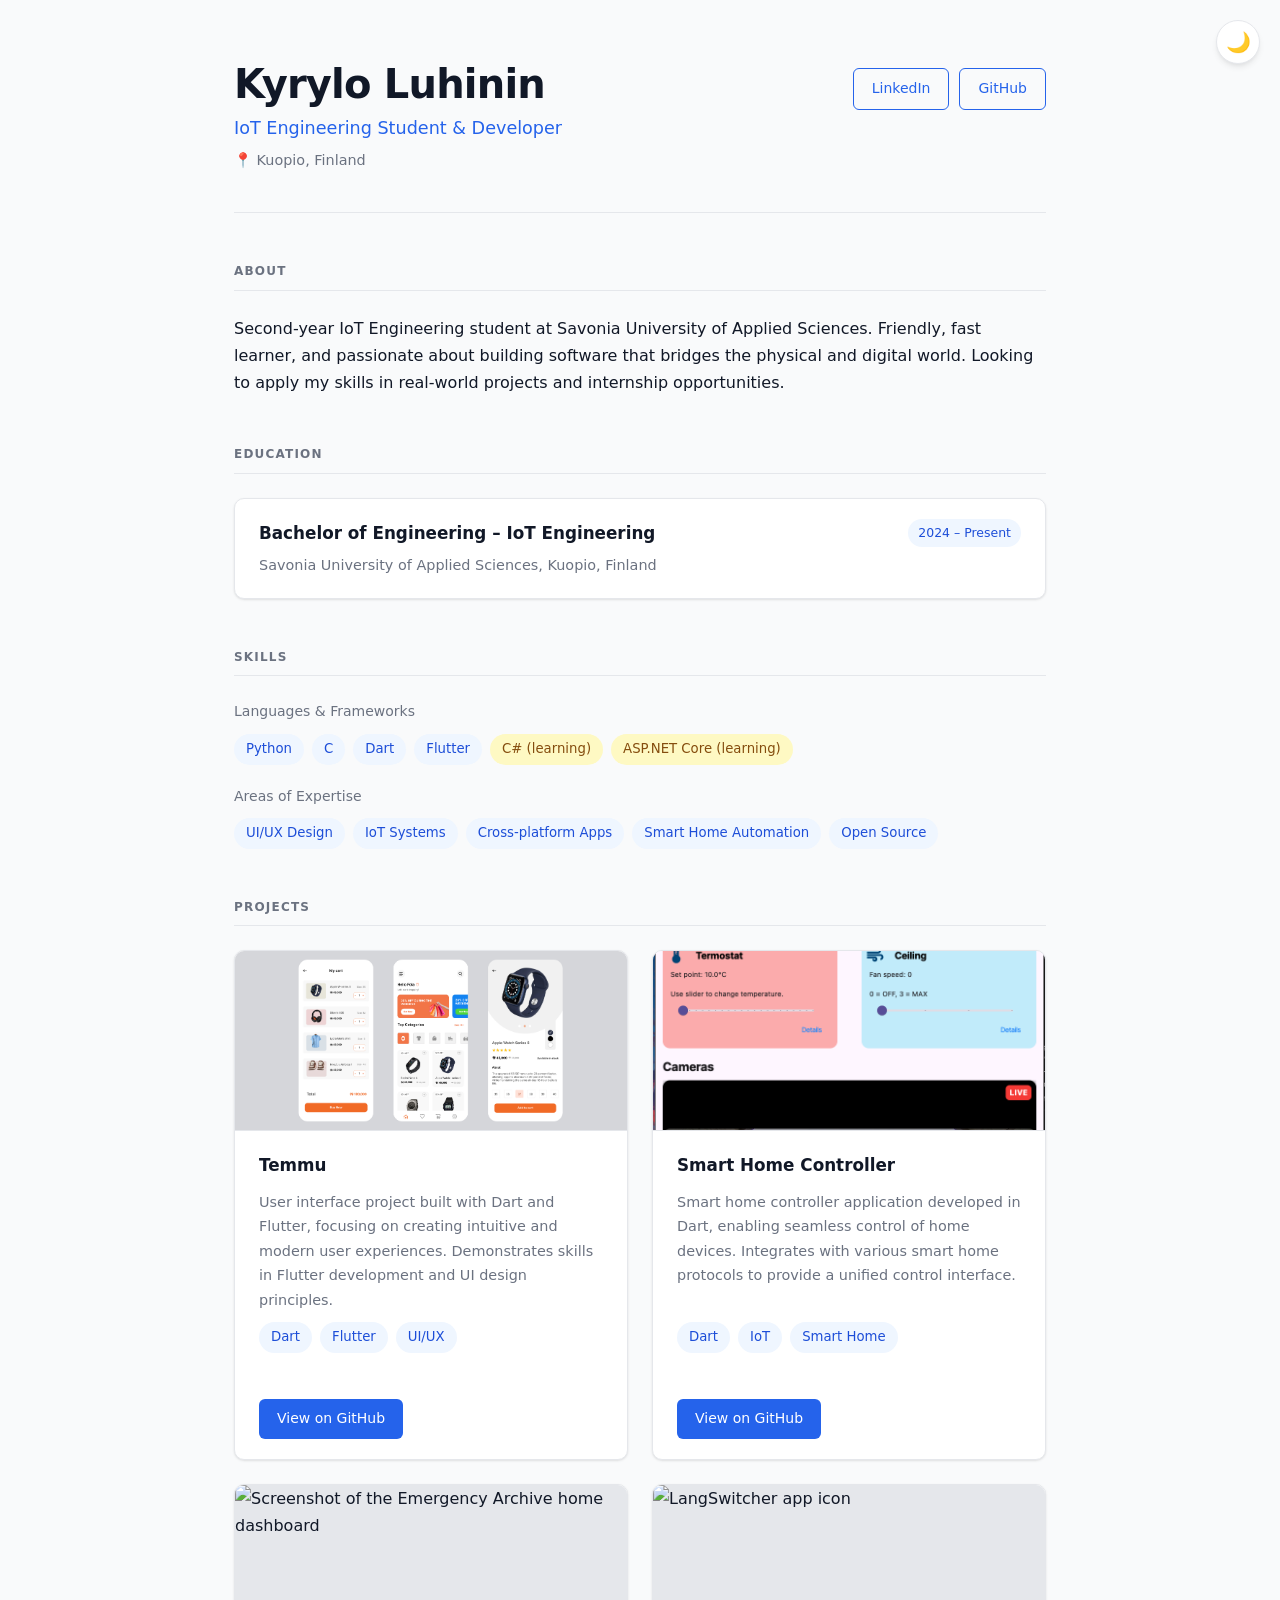
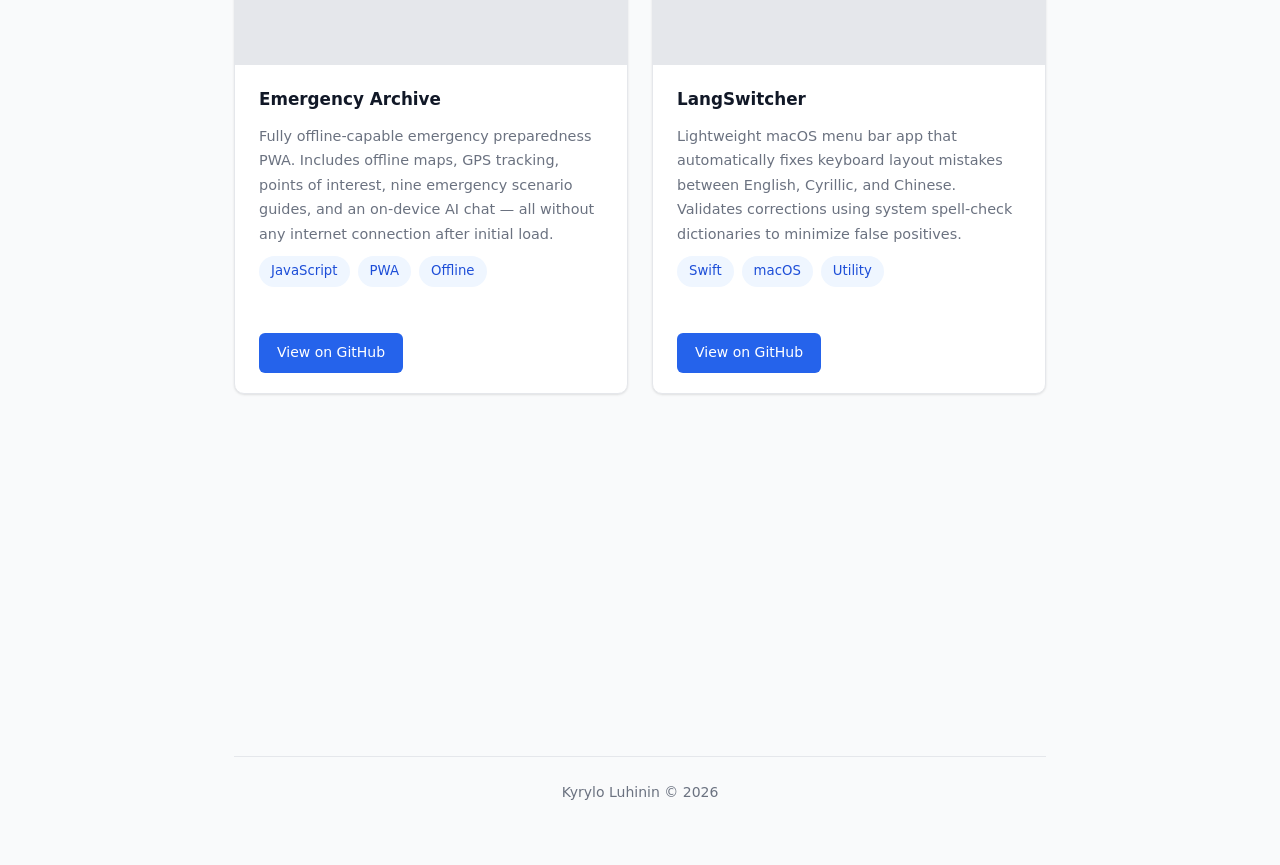
==== commit e000afe8: "feat: add project images for Emergency Archive and LangSwitcher" ====
--- a/index.html
+++ b/index.html
@@ -102,6 +102,7 @@
                         </div>
                     </article>
                     <article class="card project-card" data-repo="TetRex/Emergency-Archive">
+                        <img src="https://github.com/TetRex/Emergency-Archive/raw/main/.github/assets/Screenshot%202026-02-26%20at%2015.40.09.png" alt="Screenshot of the Emergency Archive home dashboard" loading="lazy">
                         <div class="project-body">
                             <h3>Emergency Archive</h3>
                             <p>Fully offline-capable emergency preparedness PWA. Includes offline maps, GPS tracking, points of interest, nine emergency scenario guides, and an on-device AI chat — all without any internet connection after initial load.</p>
@@ -115,6 +116,7 @@
                         </div>
                     </article>
                     <article class="card project-card" data-repo="TetRex/LangSwitcher">
+                        <img src="https://github.com/TetRex/LangSwitcher/raw/main/.github/assets/appicon.png" alt="LangSwitcher app icon" loading="lazy">
                         <div class="project-body">
                             <h3>LangSwitcher</h3>
                             <p>Lightweight macOS menu bar app that automatically fixes keyboard layout mistakes between English, Cyrillic, and Chinese. Validates corrections using system spell-check dictionaries to minimize false positives.</p>
